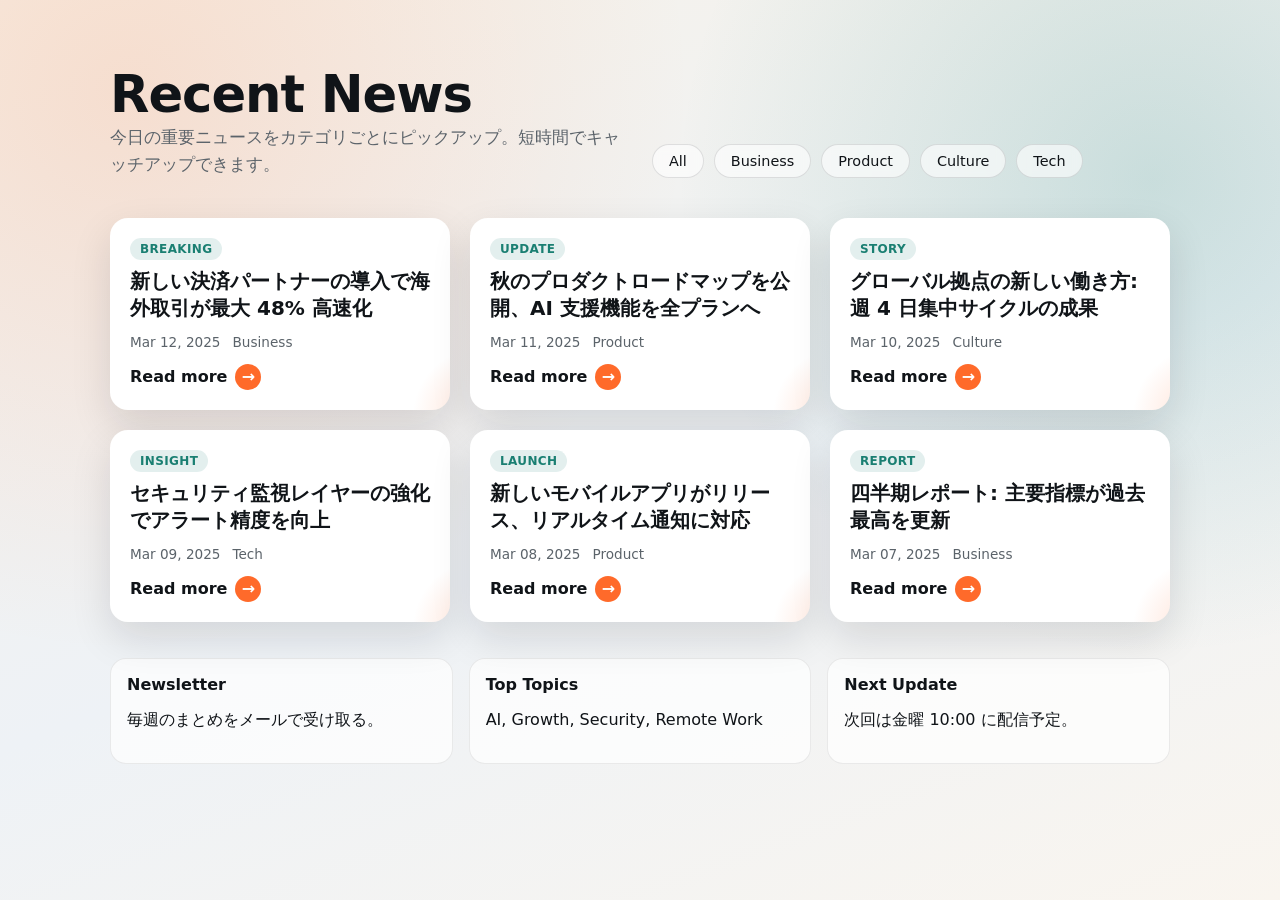
==== index.html @ d8067d0a "gitHub registered" ====
<!doctype html>
<html lang="ja">
  <head>
    <meta charset="utf-8" />
    <meta name="viewport" content="width=device-width, initial-scale=1" />
    <title>Recent News</title>
    <style>
      :root {
        --ink: #101418;
        --muted: #5b636a;
        --accent: #ff6a2a;
        --accent-2: #1a7f72;
        --card: #ffffff;
        --shadow: 0 16px 40px rgba(16, 20, 24, 0.12);
      }

      * {
        box-sizing: border-box;
      }

      body {
        margin: 0;
        color: var(--ink);
        font-family: "IBM Plex Sans", "Segoe UI", system-ui, sans-serif;
        background:
          radial-gradient(circle at 10% 10%, rgba(255, 106, 42, 0.15), transparent 40%),
          radial-gradient(circle at 90% 20%, rgba(26, 127, 114, 0.18), transparent 35%),
          linear-gradient(160deg, #f6f2ea 0%, #eef2f6 55%, #f9f5ef 100%);
        min-height: 100vh;
      }

      .page {
        max-width: 1100px;
        margin: 0 auto;
        padding: 64px 20px 80px;
      }

      .hero {
        display: grid;
        gap: 24px;
        grid-template-columns: repeat(auto-fit, minmax(240px, 1fr));
        align-items: end;
        margin-bottom: 40px;
      }

      .hero h1 {
        font-family: "Space Grotesk", "Segoe UI", system-ui, sans-serif;
        font-size: clamp(2.4rem, 4vw, 4rem);
        margin: 0;
        letter-spacing: -0.02em;
      }

      .hero p {
        margin: 0;
        color: var(--muted);
        font-size: 1.05rem;
        line-height: 1.6;
      }

      .filters {
        display: flex;
        flex-wrap: wrap;
        gap: 10px;
      }

      .chip {
        border: 1px solid rgba(16, 20, 24, 0.12);
        border-radius: 999px;
        padding: 8px 16px;
        font-size: 0.9rem;
        background: rgba(255, 255, 255, 0.6);
        backdrop-filter: blur(4px);
      }

      .news-grid {
        display: grid;
        gap: 20px;
        grid-template-columns: repeat(auto-fit, minmax(260px, 1fr));
      }

      .card {
        background: var(--card);
        border-radius: 18px;
        padding: 20px;
        box-shadow: var(--shadow);
        position: relative;
        overflow: hidden;
        animation: rise 0.8s ease forwards;
        opacity: 0;
      }

      .card:nth-child(2) { animation-delay: 0.1s; }
      .card:nth-child(3) { animation-delay: 0.2s; }
      .card:nth-child(4) { animation-delay: 0.3s; }
      .card:nth-child(5) { animation-delay: 0.4s; }
      .card:nth-child(6) { animation-delay: 0.5s; }

      .card::after {
        content: "";
        position: absolute;
        inset: auto -30% -40% auto;
        width: 140px;
        height: 140px;
        background: radial-gradient(circle, rgba(255, 106, 42, 0.22), transparent 70%);
        pointer-events: none;
      }

      .card h2 {
        margin: 8px 0 12px;
        font-family: "Space Grotesk", "Segoe UI", system-ui, sans-serif;
        font-size: 1.25rem;
        line-height: 1.35;
      }

      .meta {
        display: flex;
        gap: 12px;
        color: var(--muted);
        font-size: 0.85rem;
      }

      .tag {
        display: inline-flex;
        align-items: center;
        gap: 6px;
        padding: 4px 10px;
        border-radius: 999px;
        background: rgba(26, 127, 114, 0.12);
        color: var(--accent-2);
        font-size: 0.75rem;
        font-weight: 600;
        letter-spacing: 0.03em;
        text-transform: uppercase;
      }

      .cta {
        margin-top: 14px;
        display: inline-flex;
        align-items: center;
        gap: 8px;
        color: var(--ink);
        font-weight: 600;
        text-decoration: none;
      }

      .cta span {
        display: inline-block;
        width: 26px;
        height: 26px;
        border-radius: 50%;
        background: var(--accent);
        color: white;
        text-align: center;
        line-height: 26px;
      }

      .sidebar {
        margin-top: 36px;
        display: grid;
        gap: 16px;
        grid-template-columns: repeat(auto-fit, minmax(220px, 1fr));
      }

      .sidebar-card {
        background: rgba(255, 255, 255, 0.7);
        border-radius: 16px;
        padding: 16px;
        border: 1px solid rgba(16, 20, 24, 0.08);
      }

      @keyframes rise {
        from {
          opacity: 0;
          transform: translateY(24px);
        }
        to {
          opacity: 1;
          transform: translateY(0);
        }
      }

      @media (max-width: 640px) {
        .page {
          padding: 48px 16px 60px;
        }

        .hero {
          align-items: start;
        }
      }
    </style>
  </head>
  <body>
    <main class="page">
      <section class="hero">
        <div>
          <h1>Recent News</h1>
          <p>今日の重要ニュースをカテゴリごとにピックアップ。短時間でキャッチアップできます。</p>
        </div>
        <div class="filters">
          <div class="chip">All</div>
          <div class="chip">Business</div>
          <div class="chip">Product</div>
          <div class="chip">Culture</div>
          <div class="chip">Tech</div>
        </div>
      </section>

      <section class="news-grid">
        <article class="card">
          <div class="tag">Breaking</div>
          <h2>新しい決済パートナーの導入で海外取引が最大 48% 高速化</h2>
          <div class="meta">
            <span>Mar 12, 2025</span>
            <span>Business</span>
          </div>
          <a class="cta" href="#">
            Read more
            <span>→</span>
          </a>
        </article>

        <article class="card">
          <div class="tag">Update</div>
          <h2>秋のプロダクトロードマップを公開、AI 支援機能を全プランへ</h2>
          <div class="meta">
            <span>Mar 11, 2025</span>
            <span>Product</span>
          </div>
          <a class="cta" href="#">
            Read more
            <span>→</span>
          </a>
        </article>

        <article class="card">
          <div class="tag">Story</div>
          <h2>グローバル拠点の新しい働き方: 週 4 日集中サイクルの成果</h2>
          <div class="meta">
            <span>Mar 10, 2025</span>
            <span>Culture</span>
          </div>
          <a class="cta" href="#">
            Read more
            <span>→</span>
          </a>
        </article>

        <article class="card">
          <div class="tag">Insight</div>
          <h2>セキュリティ監視レイヤーの強化でアラート精度を向上</h2>
          <div class="meta">
            <span>Mar 09, 2025</span>
            <span>Tech</span>
          </div>
          <a class="cta" href="#">
            Read more
            <span>→</span>
          </a>
        </article>

        <article class="card">
          <div class="tag">Launch</div>
          <h2>新しいモバイルアプリがリリース、リアルタイム通知に対応</h2>
          <div class="meta">
            <span>Mar 08, 2025</span>
            <span>Product</span>
          </div>
          <a class="cta" href="#">
            Read more
            <span>→</span>
          </a>
        </article>

        <article class="card">
          <div class="tag">Report</div>
          <h2>四半期レポート: 主要指標が過去最高を更新</h2>
          <div class="meta">
            <span>Mar 07, 2025</span>
            <span>Business</span>
          </div>
          <a class="cta" href="#">
            Read more
            <span>→</span>
          </a>
        </article>
      </section>

      <section class="sidebar">
        <div class="sidebar-card">
          <strong>Newsletter</strong>
          <p>毎週のまとめをメールで受け取る。</p>
        </div>
        <div class="sidebar-card">
          <strong>Top Topics</strong>
          <p>AI, Growth, Security, Remote Work</p>
        </div>
        <div class="sidebar-card">
          <strong>Next Update</strong>
          <p>次回は金曜 10:00 に配信予定。</p>
        </div>
      </section>
    </main>
  </body>
</html>
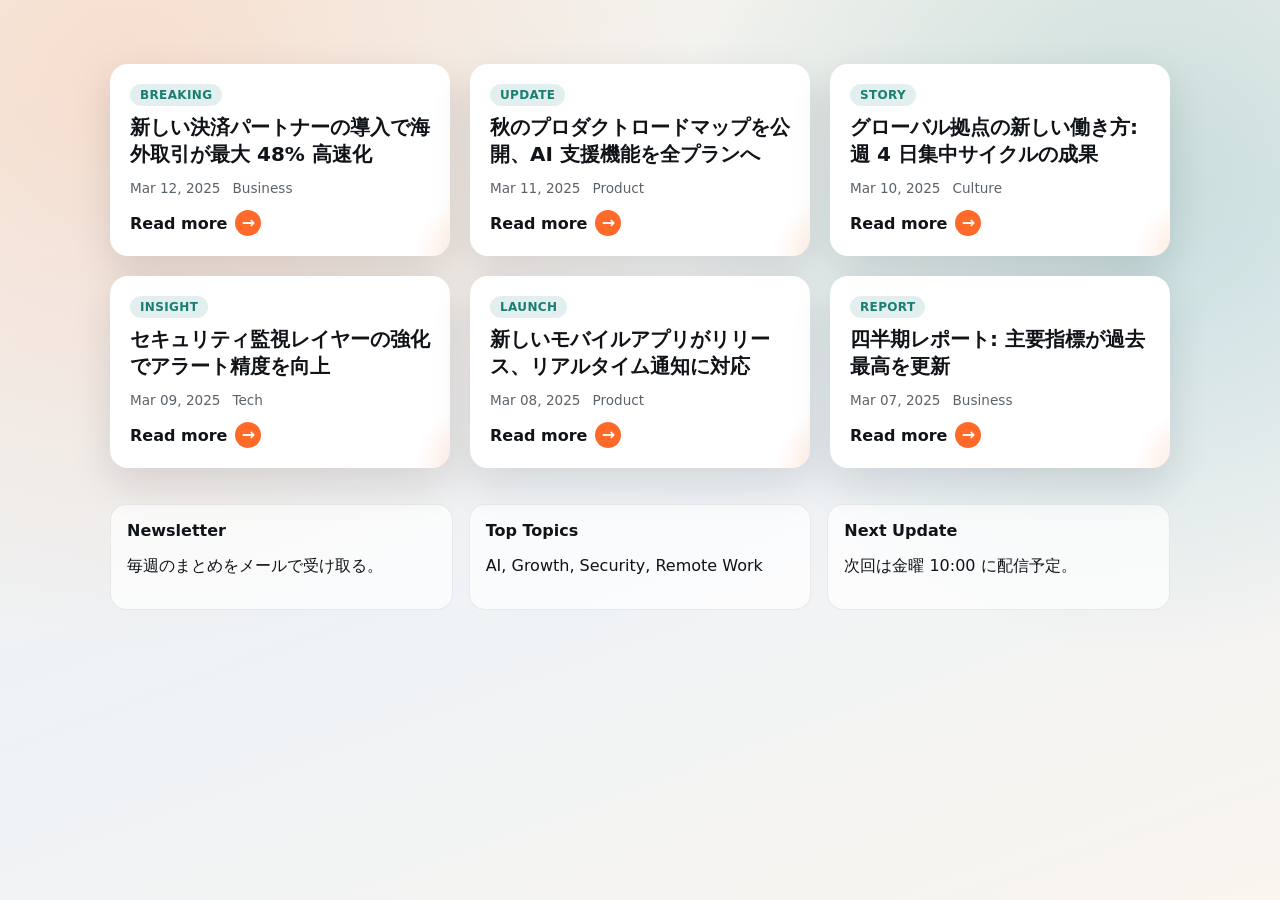
==== commit b702d2ce: "index.html updated" ====
--- a/index.html
+++ b/index.html
@@ -35,43 +35,6 @@
         padding: 64px 20px 80px;
       }
 
-      .hero {
-        display: grid;
-        gap: 24px;
-        grid-template-columns: repeat(auto-fit, minmax(240px, 1fr));
-        align-items: end;
-        margin-bottom: 40px;
-      }
-
-      .hero h1 {
-        font-family: "Space Grotesk", "Segoe UI", system-ui, sans-serif;
-        font-size: clamp(2.4rem, 4vw, 4rem);
-        margin: 0;
-        letter-spacing: -0.02em;
-      }
-
-      .hero p {
-        margin: 0;
-        color: var(--muted);
-        font-size: 1.05rem;
-        line-height: 1.6;
-      }
-
-      .filters {
-        display: flex;
-        flex-wrap: wrap;
-        gap: 10px;
-      }
-
-      .chip {
-        border: 1px solid rgba(16, 20, 24, 0.12);
-        border-radius: 999px;
-        padding: 8px 16px;
-        font-size: 0.9rem;
-        background: rgba(255, 255, 255, 0.6);
-        backdrop-filter: blur(4px);
-      }
-
       .news-grid {
         display: grid;
         gap: 20px;
@@ -183,29 +146,11 @@
         .page {
           padding: 48px 16px 60px;
         }
-
-        .hero {
-          align-items: start;
-        }
       }
     </style>
   </head>
   <body>
     <main class="page">
-      <section class="hero">
-        <div>
-          <h1>Recent News</h1>
-          <p>今日の重要ニュースをカテゴリごとにピックアップ。短時間でキャッチアップできます。</p>
-        </div>
-        <div class="filters">
-          <div class="chip">All</div>
-          <div class="chip">Business</div>
-          <div class="chip">Product</div>
-          <div class="chip">Culture</div>
-          <div class="chip">Tech</div>
-        </div>
-      </section>
-
       <section class="news-grid">
         <article class="card">
           <div class="tag">Breaking</div>
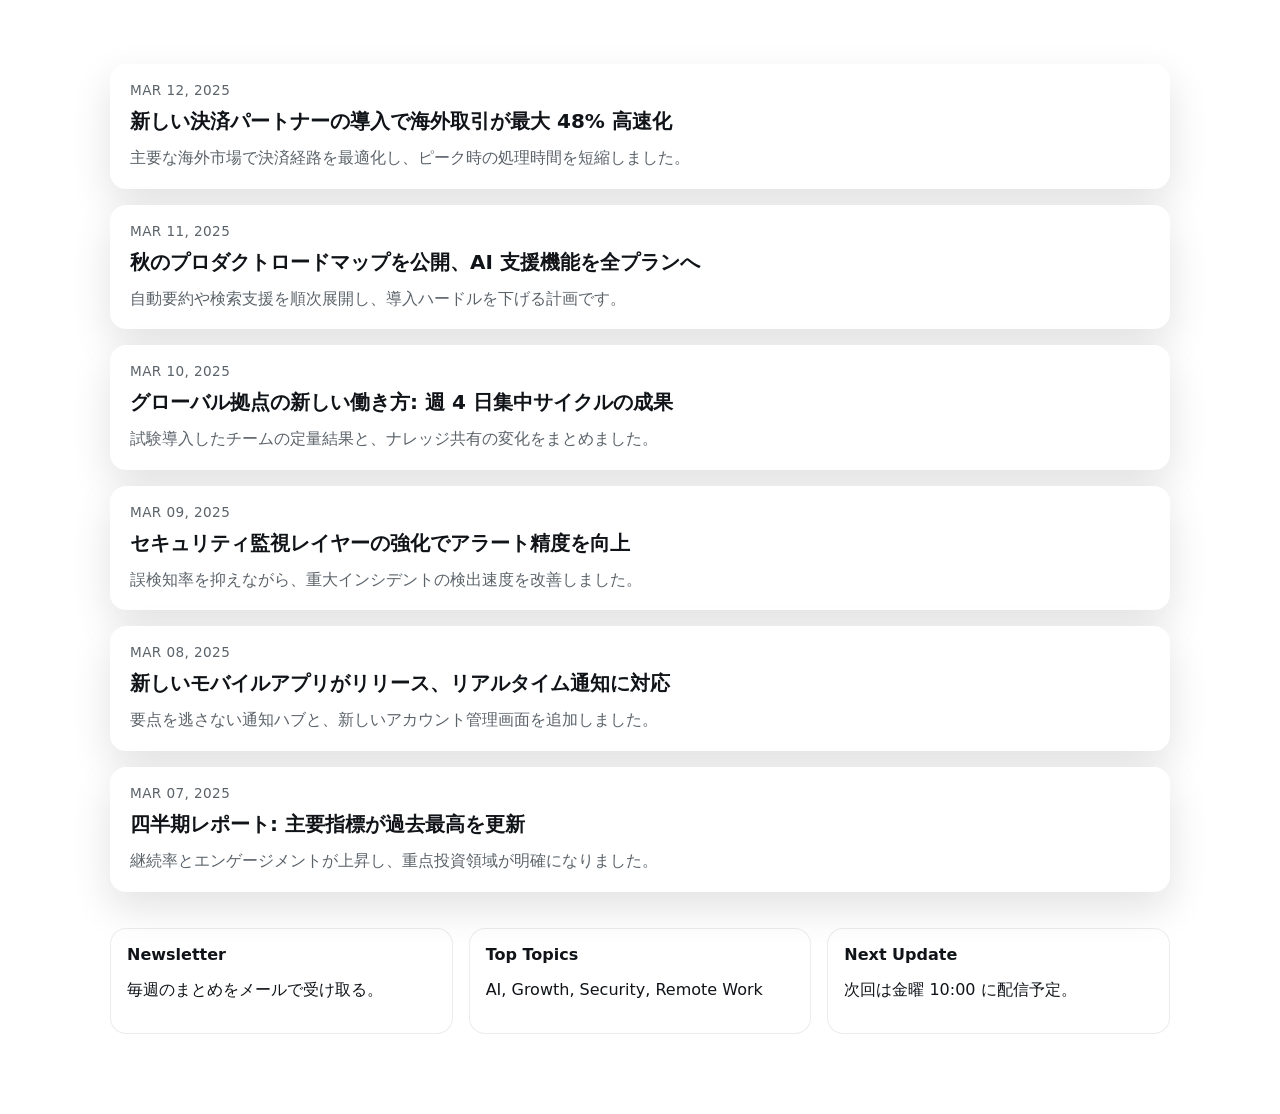
==== commit 7cc36346: "index.html updated" ====
--- a/index.html
+++ b/index.html
@@ -22,10 +22,7 @@
         margin: 0;
         color: var(--ink);
         font-family: "IBM Plex Sans", "Segoe UI", system-ui, sans-serif;
-        background:
-          radial-gradient(circle at 10% 10%, rgba(255, 106, 42, 0.15), transparent 40%),
-          radial-gradient(circle at 90% 20%, rgba(26, 127, 114, 0.18), transparent 35%),
-          linear-gradient(160deg, #f6f2ea 0%, #eef2f6 55%, #f9f5ef 100%);
+        background: #ffffff;
         min-height: 100vh;
       }
 
@@ -35,86 +32,61 @@
         padding: 64px 20px 80px;
       }
 
-      .news-grid {
+      .news-list {
+        list-style: none;
+        margin: 0;
+        padding: 0;
         display: grid;
-        gap: 20px;
-        grid-template-columns: repeat(auto-fit, minmax(260px, 1fr));
+        gap: 16px;
       }
 
-      .card {
+      .news-item {
         background: var(--card);
-        border-radius: 18px;
-        padding: 20px;
+        border-radius: 16px;
+        padding: 18px 20px;
         box-shadow: var(--shadow);
+        display: grid;
+        gap: 10px;
+        animation: rise 0.8s ease forwards;
+        opacity: 0;
         position: relative;
         overflow: hidden;
-        animation: rise 0.8s ease forwards;
-        opacity: 0;
       }
 
-      .card:nth-child(2) { animation-delay: 0.1s; }
-      .card:nth-child(3) { animation-delay: 0.2s; }
-      .card:nth-child(4) { animation-delay: 0.3s; }
-      .card:nth-child(5) { animation-delay: 0.4s; }
-      .card:nth-child(6) { animation-delay: 0.5s; }
+      .news-item:nth-child(2) { animation-delay: 0.1s; }
+      .news-item:nth-child(3) { animation-delay: 0.2s; }
+      .news-item:nth-child(4) { animation-delay: 0.3s; }
+      .news-item:nth-child(5) { animation-delay: 0.4s; }
+      .news-item:nth-child(6) { animation-delay: 0.5s; }
 
-      .card::after {
+      .news-item::after {
         content: "";
         position: absolute;
         inset: auto -30% -40% auto;
         width: 140px;
         height: 140px;
-        background: radial-gradient(circle, rgba(255, 106, 42, 0.22), transparent 70%);
+        background: radial-gradient(circle, rgba(255, 106, 42, 0.18), transparent 70%);
         pointer-events: none;
       }
 
-      .card h2 {
-        margin: 8px 0 12px;
+      .news-date {
+        color: var(--muted);
+        font-size: 0.85rem;
+        letter-spacing: 0.03em;
+        text-transform: uppercase;
+      }
+
+      .news-title {
+        margin: 0;
         font-family: "Space Grotesk", "Segoe UI", system-ui, sans-serif;
         font-size: 1.25rem;
         line-height: 1.35;
       }
 
-      .meta {
-        display: flex;
-        gap: 12px;
+      .news-summary {
+        margin: 0;
         color: var(--muted);
-        font-size: 0.85rem;
-      }
-
-      .tag {
-        display: inline-flex;
-        align-items: center;
-        gap: 6px;
-        padding: 4px 10px;
-        border-radius: 999px;
-        background: rgba(26, 127, 114, 0.12);
-        color: var(--accent-2);
-        font-size: 0.75rem;
-        font-weight: 600;
-        letter-spacing: 0.03em;
-        text-transform: uppercase;
-      }
-
-      .cta {
-        margin-top: 14px;
-        display: inline-flex;
-        align-items: center;
-        gap: 8px;
-        color: var(--ink);
-        font-weight: 600;
-        text-decoration: none;
-      }
-
-      .cta span {
-        display: inline-block;
-        width: 26px;
-        height: 26px;
-        border-radius: 50%;
-        background: var(--accent);
-        color: white;
-        text-align: center;
-        line-height: 26px;
+        line-height: 1.6;
       }
 
       .sidebar {
@@ -151,83 +123,41 @@
   </head>
   <body>
     <main class="page">
-      <section class="news-grid">
-        <article class="card">
-          <div class="tag">Breaking</div>
-          <h2>新しい決済パートナーの導入で海外取引が最大 48% 高速化</h2>
-          <div class="meta">
-            <span>Mar 12, 2025</span>
-            <span>Business</span>
-          </div>
-          <a class="cta" href="#">
-            Read more
-            <span>→</span>
-          </a>
+      <section class="news-list" aria-label="News timeline">
+        <article class="news-item">
+          <time class="news-date" datetime="2025-03-12">Mar 12, 2025</time>
+          <h2 class="news-title">新しい決済パートナーの導入で海外取引が最大 48% 高速化</h2>
+          <p class="news-summary">主要な海外市場で決済経路を最適化し、ピーク時の処理時間を短縮しました。</p>
         </article>
 
-        <article class="card">
-          <div class="tag">Update</div>
-          <h2>秋のプロダクトロードマップを公開、AI 支援機能を全プランへ</h2>
-          <div class="meta">
-            <span>Mar 11, 2025</span>
-            <span>Product</span>
-          </div>
-          <a class="cta" href="#">
-            Read more
-            <span>→</span>
-          </a>
+        <article class="news-item">
+          <time class="news-date" datetime="2025-03-11">Mar 11, 2025</time>
+          <h2 class="news-title">秋のプロダクトロードマップを公開、AI 支援機能を全プランへ</h2>
+          <p class="news-summary">自動要約や検索支援を順次展開し、導入ハードルを下げる計画です。</p>
         </article>
 
-        <article class="card">
-          <div class="tag">Story</div>
-          <h2>グローバル拠点の新しい働き方: 週 4 日集中サイクルの成果</h2>
-          <div class="meta">
-            <span>Mar 10, 2025</span>
-            <span>Culture</span>
-          </div>
-          <a class="cta" href="#">
-            Read more
-            <span>→</span>
-          </a>
+        <article class="news-item">
+          <time class="news-date" datetime="2025-03-10">Mar 10, 2025</time>
+          <h2 class="news-title">グローバル拠点の新しい働き方: 週 4 日集中サイクルの成果</h2>
+          <p class="news-summary">試験導入したチームの定量結果と、ナレッジ共有の変化をまとめました。</p>
         </article>
 
-        <article class="card">
-          <div class="tag">Insight</div>
-          <h2>セキュリティ監視レイヤーの強化でアラート精度を向上</h2>
-          <div class="meta">
-            <span>Mar 09, 2025</span>
-            <span>Tech</span>
-          </div>
-          <a class="cta" href="#">
-            Read more
-            <span>→</span>
-          </a>
+        <article class="news-item">
+          <time class="news-date" datetime="2025-03-09">Mar 09, 2025</time>
+          <h2 class="news-title">セキュリティ監視レイヤーの強化でアラート精度を向上</h2>
+          <p class="news-summary">誤検知率を抑えながら、重大インシデントの検出速度を改善しました。</p>
         </article>
 
-        <article class="card">
-          <div class="tag">Launch</div>
-          <h2>新しいモバイルアプリがリリース、リアルタイム通知に対応</h2>
-          <div class="meta">
-            <span>Mar 08, 2025</span>
-            <span>Product</span>
-          </div>
-          <a class="cta" href="#">
-            Read more
-            <span>→</span>
-          </a>
+        <article class="news-item">
+          <time class="news-date" datetime="2025-03-08">Mar 08, 2025</time>
+          <h2 class="news-title">新しいモバイルアプリがリリース、リアルタイム通知に対応</h2>
+          <p class="news-summary">要点を逃さない通知ハブと、新しいアカウント管理画面を追加しました。</p>
         </article>
 
-        <article class="card">
-          <div class="tag">Report</div>
-          <h2>四半期レポート: 主要指標が過去最高を更新</h2>
-          <div class="meta">
-            <span>Mar 07, 2025</span>
-            <span>Business</span>
-          </div>
-          <a class="cta" href="#">
-            Read more
-            <span>→</span>
-          </a>
+        <article class="news-item">
+          <time class="news-date" datetime="2025-03-07">Mar 07, 2025</time>
+          <h2 class="news-title">四半期レポート: 主要指標が過去最高を更新</h2>
+          <p class="news-summary">継続率とエンゲージメントが上昇し、重点投資領域が明確になりました。</p>
         </article>
       </section>
 
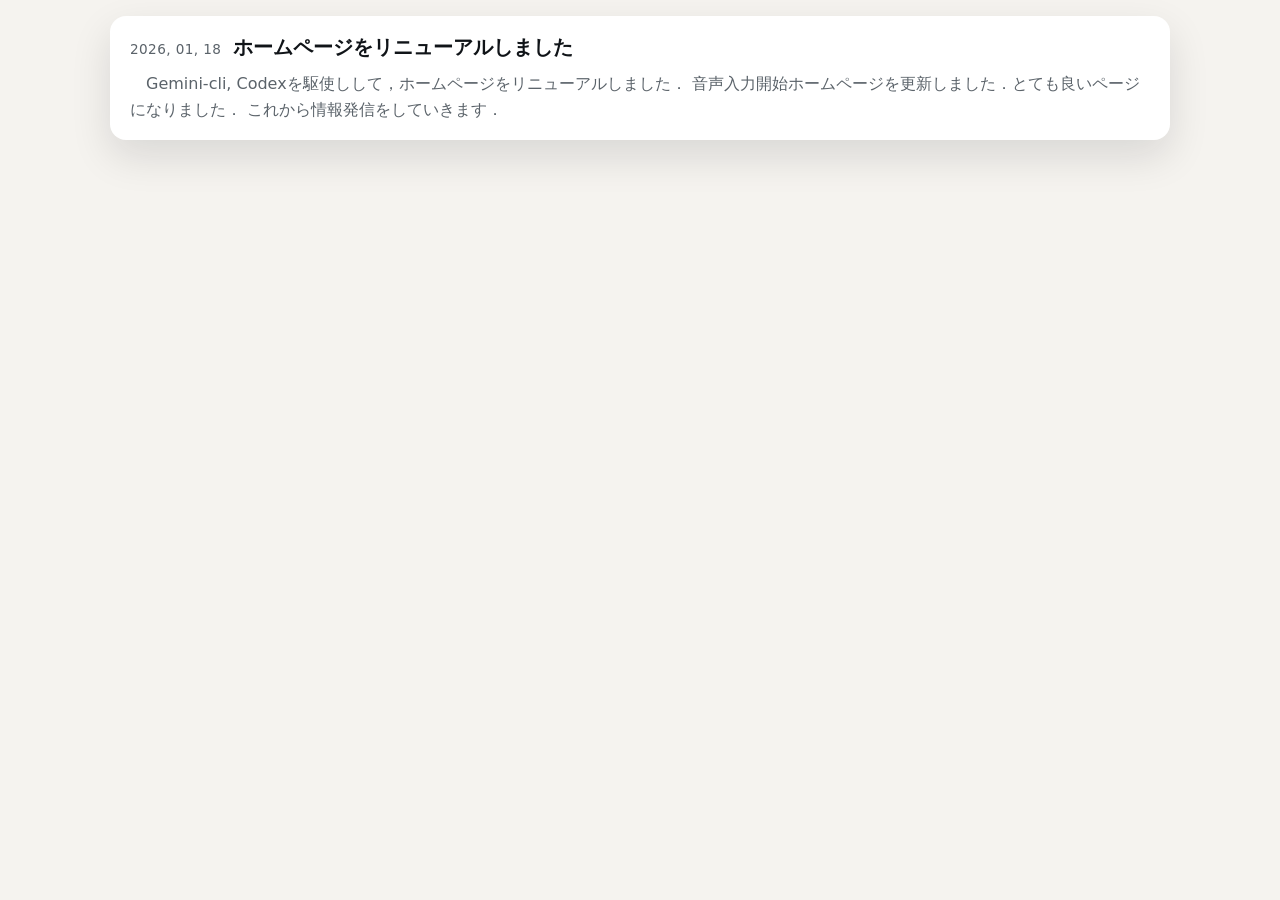
==== commit 4c680827: "updated" ====
--- a/index.html
+++ b/index.html
@@ -12,6 +12,7 @@
         --accent-2: #1a7f72;
         --card: #ffffff;
         --shadow: 0 16px 40px rgba(16, 20, 24, 0.12);
+        --item-gap: 16px;
       }
 
       * {
@@ -22,14 +23,14 @@
         margin: 0;
         color: var(--ink);
         font-family: "IBM Plex Sans", "Segoe UI", system-ui, sans-serif;
-        background: #ffffff;
+        background: #f5f3ef;
         min-height: 100vh;
       }
 
       .page {
         max-width: 1100px;
         margin: 0 auto;
-        padding: 64px 20px 80px;
+        padding: var(--item-gap) 20px 80px;
       }
 
       .news-list {
@@ -37,7 +38,7 @@
         margin: 0;
         padding: 0;
         display: grid;
-        gap: 16px;
+        gap: var(--item-gap);
       }
 
       .news-item {
@@ -76,6 +77,13 @@
         text-transform: uppercase;
       }
 
+      .news-header {
+        display: flex;
+        align-items: baseline;
+        gap: 12px;
+        flex-wrap: wrap;
+      }
+
       .news-title {
         margin: 0;
         font-family: "Space Grotesk", "Segoe UI", system-ui, sans-serif;
@@ -87,6 +95,7 @@
         margin: 0;
         color: var(--muted);
         line-height: 1.6;
+        text-indent: 1em;
       }
 
       .sidebar {
@@ -116,7 +125,7 @@
 
       @media (max-width: 640px) {
         .page {
-          padding: 48px 16px 60px;
+          padding: var(--item-gap) 16px 60px;
         }
       }
     </style>
@@ -124,57 +133,20 @@
   <body>
     <main class="page">
       <section class="news-list" aria-label="News timeline">
+
         <article class="news-item">
-          <time class="news-date" datetime="2025-03-12">Mar 12, 2025</time>
-          <h2 class="news-title">新しい決済パートナーの導入で海外取引が最大 48% 高速化</h2>
-          <p class="news-summary">主要な海外市場で決済経路を最適化し、ピーク時の処理時間を短縮しました。</p>
+          <div class="news-header">
+            <time class="news-date" datetime="2026-01-18">2026, 01, 18</time>
+            <h2 class="news-title"> ホームページをリニューアルしました</h2>
+          </div>
+          <p class="news-summary">
+          Gemini-cli, Codexを駆使しして，ホームページをリニューアルしました．
+	  音声入力開始ホームページを更新しました．とても良いページになりました．
+	  これから情報発信をしていきます．
+
+          </p>
         </article>
 
-        <article class="news-item">
-          <time class="news-date" datetime="2025-03-11">Mar 11, 2025</time>
-          <h2 class="news-title">秋のプロダクトロードマップを公開、AI 支援機能を全プランへ</h2>
-          <p class="news-summary">自動要約や検索支援を順次展開し、導入ハードルを下げる計画です。</p>
-        </article>
-
-        <article class="news-item">
-          <time class="news-date" datetime="2025-03-10">Mar 10, 2025</time>
-          <h2 class="news-title">グローバル拠点の新しい働き方: 週 4 日集中サイクルの成果</h2>
-          <p class="news-summary">試験導入したチームの定量結果と、ナレッジ共有の変化をまとめました。</p>
-        </article>
-
-        <article class="news-item">
-          <time class="news-date" datetime="2025-03-09">Mar 09, 2025</time>
-          <h2 class="news-title">セキュリティ監視レイヤーの強化でアラート精度を向上</h2>
-          <p class="news-summary">誤検知率を抑えながら、重大インシデントの検出速度を改善しました。</p>
-        </article>
-
-        <article class="news-item">
-          <time class="news-date" datetime="2025-03-08">Mar 08, 2025</time>
-          <h2 class="news-title">新しいモバイルアプリがリリース、リアルタイム通知に対応</h2>
-          <p class="news-summary">要点を逃さない通知ハブと、新しいアカウント管理画面を追加しました。</p>
-        </article>
-
-        <article class="news-item">
-          <time class="news-date" datetime="2025-03-07">Mar 07, 2025</time>
-          <h2 class="news-title">四半期レポート: 主要指標が過去最高を更新</h2>
-          <p class="news-summary">継続率とエンゲージメントが上昇し、重点投資領域が明確になりました。</p>
-        </article>
-      </section>
-
-      <section class="sidebar">
-        <div class="sidebar-card">
-          <strong>Newsletter</strong>
-          <p>毎週のまとめをメールで受け取る。</p>
-        </div>
-        <div class="sidebar-card">
-          <strong>Top Topics</strong>
-          <p>AI, Growth, Security, Remote Work</p>
-        </div>
-        <div class="sidebar-card">
-          <strong>Next Update</strong>
-          <p>次回は金曜 10:00 に配信予定。</p>
-        </div>
-      </section>
     </main>
   </body>
 </html>
